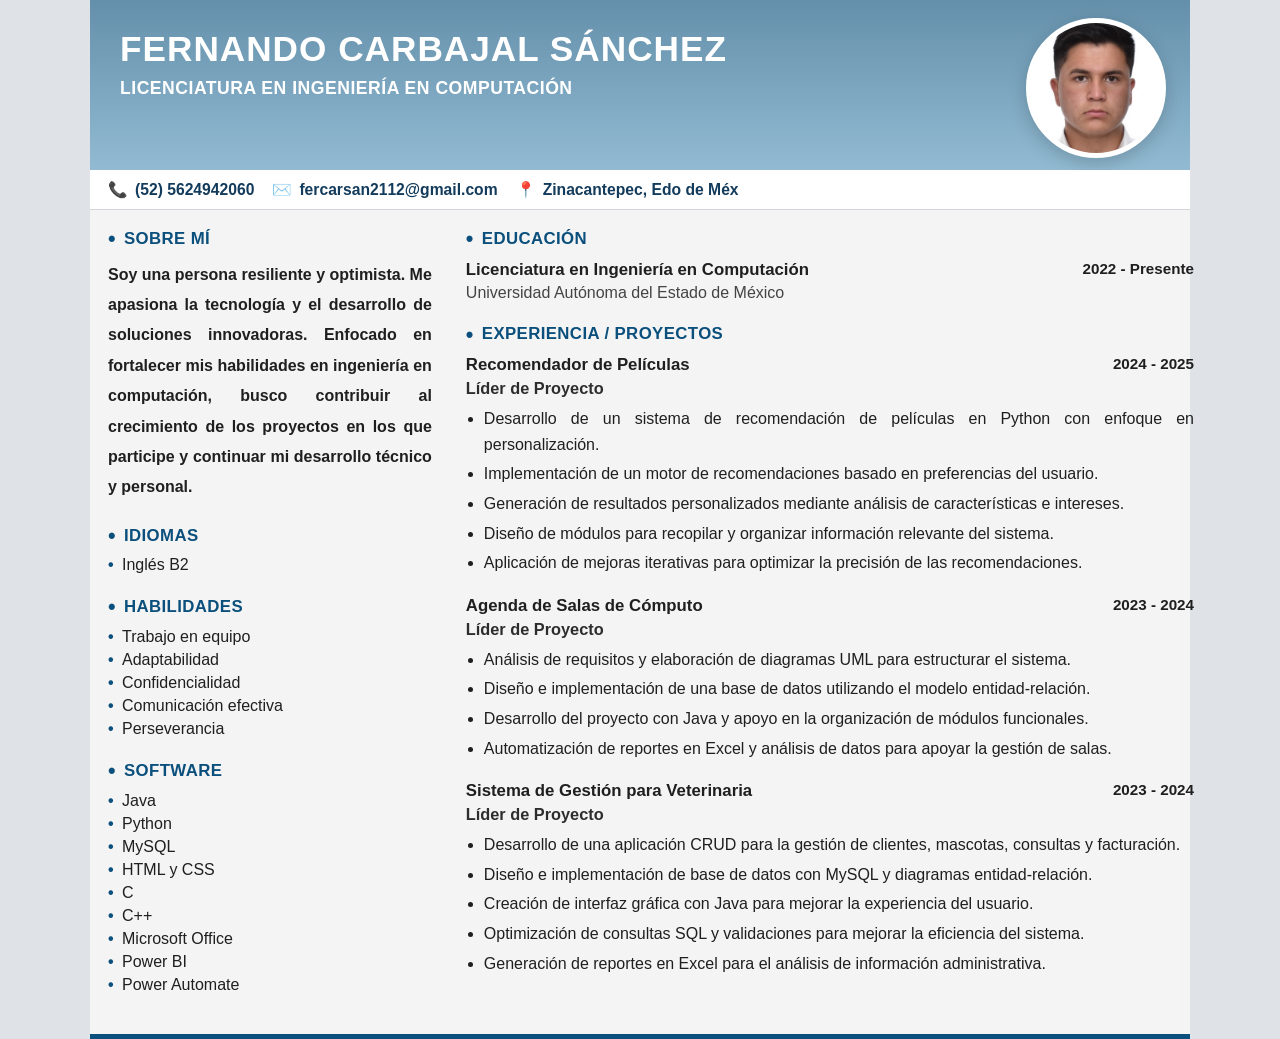
==== cv/fernando/index.html @ 61c6764d "Agregue mi CV y actualice el menu" ====
<!DOCTYPE html>
<html lang="es">
<head>
  <meta charset="UTF-8">
  <meta name="viewport" content="width=device-width, initial-scale=1.0">
  <title>Fernando Carbajal Sánchez | CV</title>
  <style>
    *{
      margin:0;
      padding:0;
      box-sizing:border-box;
    }

    body{
      font-family: Arial, Helvetica, sans-serif;
      background:#dfe3e8;
      color:#1f1f1f;
    }

    .cv{
      max-width: 1100px;
      margin: 0 auto;
      background:#f4f4f4;
      min-height:100vh;
      border-bottom: 5px solid #0b4f7c;
    }

    .header{
      position:relative;
      color:#fff;
      padding:28px 30px 24px;
      background:
        linear-gradient(rgba(60,115,150,0.78), rgba(118,171,201,0.78)),
        url('https://images.unsplash.com/photo-1486406146926-c627a92ad1ab?auto=format&fit=crop&w=1200&q=80');
      background-size:cover;
      background-position:center;
      min-height:170px;
      overflow:hidden;
    }

    .header h1{
      font-size: 2.2rem;
      font-weight: 800;
      letter-spacing: 1px;
      text-transform: uppercase;
      max-width: 70%;
      line-height: 1.2;
    }

    .header h2{
      margin-top:8px;
      font-size: 1.1rem;
      font-weight: 700;
      letter-spacing: .5px;
      text-transform: uppercase;
      max-width: 70%;
    }

    .profile-pic{
      position:absolute;
      right:24px;
      top:18px;
      width:140px;
      height:140px;
      border-radius:50%;
      overflow:hidden;
      border:5px solid #fff;
      background:#fff;
      box-shadow:0 6px 18px rgba(0,0,0,0.18);
    }

    .profile-pic img{
      width:100%;
      height:100%;
      object-fit:cover;
      display:block;
    }

    .contact-bar{
      display:flex;
      flex-wrap:wrap;
      gap:18px;
      align-items:center;
      background:#fff;
      padding:10px 18px;
      border-bottom:1px solid #d2d6db;
      font-size:.98rem;
      font-weight:700;
      color:#133b5c;
    }

    .contact-item{
      display:flex;
      align-items:center;
      gap:7px;
    }

    .content{
      display:grid;
      grid-template-columns: 31% 69%;
      gap:22px;
      padding:18px;
    }

    .left-column{
      padding-right:6px;
    }

    .right-column{
      padding-left:6px;
    }

    .section{
      margin-bottom:22px;
    }

    .section-title{
      font-size:1.05rem;
      font-weight:800;
      color:#0b4f7c;
      text-transform:uppercase;
      margin-bottom:10px;
      letter-spacing:.4px;
      display:flex;
      align-items:center;
      gap:8px;
    }

    .section-title::before{
      content:"•";
      color:#0b4f7c;
      font-size:1.35rem;
      line-height:1;
    }

    .about-text{
      font-size:1rem;
      line-height:1.9;
      text-align:justify;
      font-weight:700;
    }

    .simple-list{
      list-style:none;
      padding-left:0;
    }

    .simple-list li{
      margin-bottom:5px;
      font-size:1rem;
      position:relative;
      padding-left:14px;
    }

    .simple-list li::before{
      content:"•";
      position:absolute;
      left:0;
      top:0;
      color:#0b4f7c;
      font-weight:bold;
    }

    .entry{
      margin-bottom:20px;
    }

    .entry-header{
      display:grid;
      grid-template-columns: 1fr auto;
      gap:12px;
      align-items:start;
      margin-bottom:4px;
    }

    .entry-title{
      font-size:1.05rem;
      font-weight:800;
      color:#1f1f1f;
    }

    .entry-date{
      font-size:.95rem;
      font-weight:800;
      color:#1f1f1f;
      white-space:nowrap;
    }

    .entry-subtitle{
      font-size:1.02rem;
      font-weight:700;
      margin-bottom:8px;
      color:#2d2d2d;
    }

    .entry-place{
      font-size:1rem;
      margin-bottom:8px;
      color:#444;
    }

    .detail-list{
      margin-left:18px;
      line-height:1.6;
    }

    .detail-list li{
      margin-bottom:4px;
      text-align:justify;
    }

    @media (max-width: 850px){
      .header h1,
      .header h2{
        max-width:100%;
      }

      .profile-pic{
        position:static;
        margin:18px auto 0;
      }

      .header{
        text-align:center;
      }

      .content{
        grid-template-columns:1fr;
      }
    }

    @media (max-width: 600px){
      .header h1{
        font-size:1.7rem;
      }

      .header h2{
        font-size:1rem;
      }

      .contact-bar{
        flex-direction:column;
        align-items:flex-start;
        gap:8px;
      }
    }
  </style>
</head>
<body>
  <div class="cv">

    <header class="header">
      <h1>Fernando Carbajal Sánchez</h1>
      <h2>Licenciatura en Ingeniería en Computación</h2>

      <div class="profile-pic">
        <img src="../../img/fernando.jpeg" alt="Fernando Carbajal Sánchez">
      </div>
    </header>

    <div class="contact-bar">
      <div class="contact-item">📞 <span>(52) 5624942060</span></div>
      <div class="contact-item">✉️ <span>fercarsan2112@gmail.com</span></div>
      <div class="contact-item">📍 <span>Zinacantepec, Edo de Méx</span></div>
    </div>

    <main class="content">

      <aside class="left-column">
        <section class="section">
          <h3 class="section-title">Sobre mí</h3>
          <p class="about-text">
            Soy una persona resiliente y optimista. Me apasiona la tecnología y el desarrollo de
            soluciones innovadoras. Enfocado en fortalecer mis habilidades en ingeniería en computación,
            busco contribuir al crecimiento de los proyectos en los que participe y continuar mi
            desarrollo técnico y personal.
          </p>
        </section>

        <section class="section">
          <h3 class="section-title">Idiomas</h3>
          <ul class="simple-list">
            <li>Inglés B2</li>
          </ul>
        </section>

        <section class="section">
          <h3 class="section-title">Habilidades</h3>
          <ul class="simple-list">
            <li>Trabajo en equipo</li>
            <li>Adaptabilidad</li>
            <li>Confidencialidad</li>
            <li>Comunicación efectiva</li>
            <li>Perseverancia</li>
          </ul>
        </section>

        <section class="section">
          <h3 class="section-title">Software</h3>
          <ul class="simple-list">
            <li>Java</li>
            <li>Python</li>
            <li>MySQL</li>
            <li>HTML y CSS</li>
            <li>C</li>
            <li>C++</li>
            <li>Microsoft Office</li>
            <li>Power BI</li>
            <li>Power Automate</li>
          </ul>
        </section>
      </aside>

      <section class="right-column">

        <section class="section">
          <h3 class="section-title">Educación</h3>
          <div class="entry">
            <div class="entry-header">
              <div class="entry-title">Licenciatura en Ingeniería en Computación</div>
              <div class="entry-date">2022 - Presente</div>
            </div>
            <div class="entry-place">Universidad Autónoma del Estado de México</div>
          </div>
        </section>

        <section class="section">
          <h3 class="section-title">Experiencia / Proyectos</h3>

          <div class="entry">
            <div class="entry-header">
              <div class="entry-title">Recomendador de Películas</div>
              <div class="entry-date">2024 - 2025</div>
            </div>
            <div class="entry-subtitle">Líder de Proyecto</div>
            <ul class="detail-list">
              <li>Desarrollo de un sistema de recomendación de películas en Python con enfoque en personalización.</li>
              <li>Implementación de un motor de recomendaciones basado en preferencias del usuario.</li>
              <li>Generación de resultados personalizados mediante análisis de características e intereses.</li>
              <li>Diseño de módulos para recopilar y organizar información relevante del sistema.</li>
              <li>Aplicación de mejoras iterativas para optimizar la precisión de las recomendaciones.</li>
            </ul>
          </div>

          <div class="entry">
            <div class="entry-header">
              <div class="entry-title">Agenda de Salas de Cómputo</div>
              <div class="entry-date">2023 - 2024</div>
            </div>
            <div class="entry-subtitle">Líder de Proyecto</div>
            <ul class="detail-list">
              <li>Análisis de requisitos y elaboración de diagramas UML para estructurar el sistema.</li>
              <li>Diseño e implementación de una base de datos utilizando el modelo entidad-relación.</li>
              <li>Desarrollo del proyecto con Java y apoyo en la organización de módulos funcionales.</li>
              <li>Automatización de reportes en Excel y análisis de datos para apoyar la gestión de salas.</li>
            </ul>
          </div>

          <div class="entry">
            <div class="entry-header">
              <div class="entry-title">Sistema de Gestión para Veterinaria</div>
              <div class="entry-date">2023 - 2024</div>
            </div>
            <div class="entry-subtitle">Líder de Proyecto</div>
            <ul class="detail-list">
              <li>Desarrollo de una aplicación CRUD para la gestión de clientes, mascotas, consultas y facturación.</li>
              <li>Diseño e implementación de base de datos con MySQL y diagramas entidad-relación.</li>
              <li>Creación de interfaz gráfica con Java para mejorar la experiencia del usuario.</li>
              <li>Optimización de consultas SQL y validaciones para mejorar la eficiencia del sistema.</li>
              <li>Generación de reportes en Excel para el análisis de información administrativa.</li>
            </ul>
          </div>
        </section>

      </section>

    </main>
  </div>
</body>
</html>
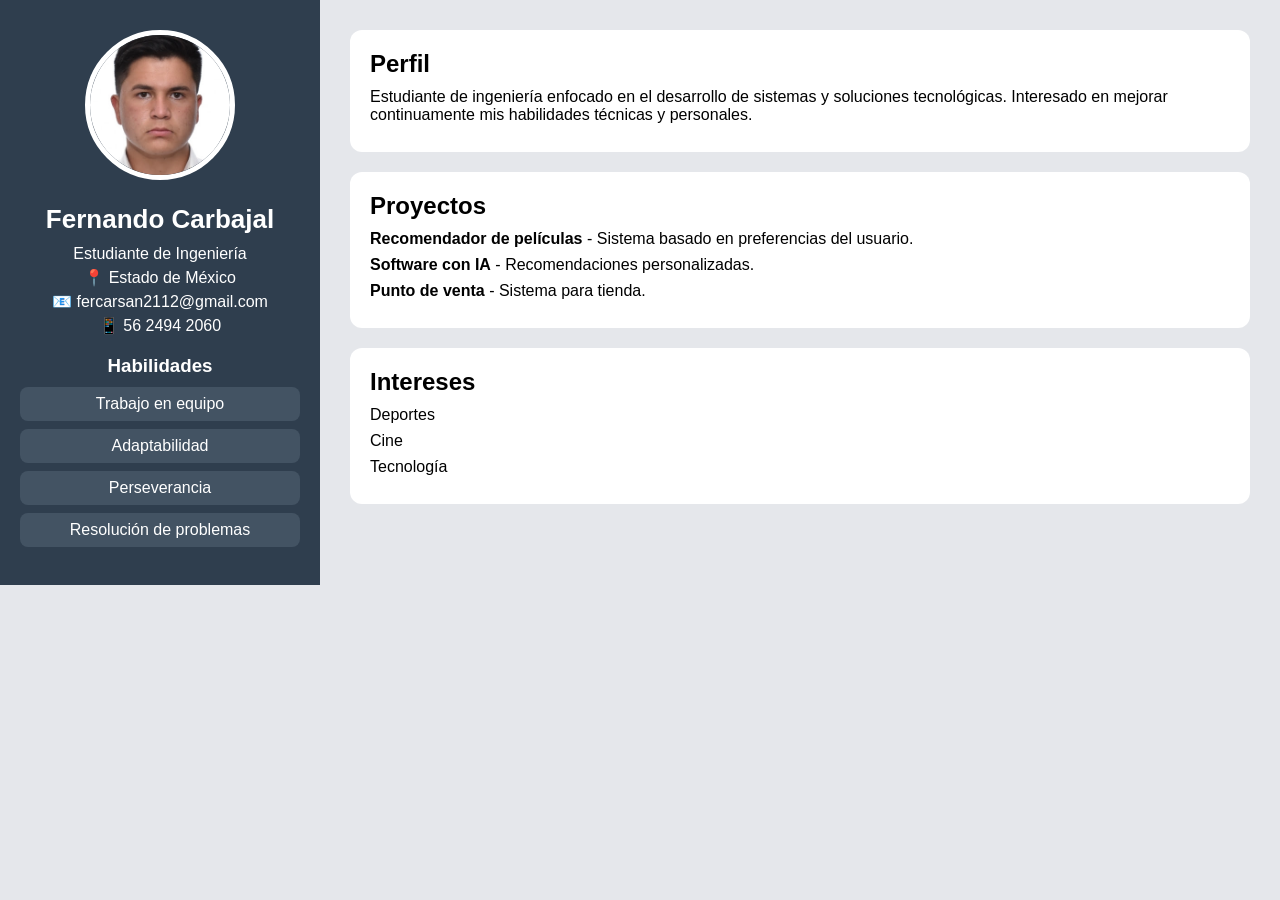
==== commit d8d6fcdf: "Agregue mi CV, imagen y tarjeta al menu" ====
--- a/cv/fernando/index.html
+++ b/cv/fernando/index.html
@@ -1,380 +1,135 @@
 <!DOCTYPE html>
 <html lang="es">
 <head>
-  <meta charset="UTF-8">
-  <meta name="viewport" content="width=device-width, initial-scale=1.0">
-  <title>Fernando Carbajal Sánchez | CV</title>
-  <style>
-    *{
-      margin:0;
-      padding:0;
-      box-sizing:border-box;
-    }
+<meta charset="UTF-8">
+<meta name="viewport" content="width=device-width, initial-scale=1.0">
+<title>Fernando Carbajal | CV</title>
 
-    body{
-      font-family: Arial, Helvetica, sans-serif;
-      background:#dfe3e8;
-      color:#1f1f1f;
-    }
+<style>
+* {
+  box-sizing: border-box;
+  margin: 0;
+  padding: 0;
+  font-family: Arial, sans-serif;
+}
 
-    .cv{
-      max-width: 1100px;
-      margin: 0 auto;
-      background:#f4f4f4;
-      min-height:100vh;
-      border-bottom: 5px solid #0b4f7c;
-    }
+body {
+  display: flex;
+  background: #e5e7eb;
+}
 
-    .header{
-      position:relative;
-      color:#fff;
-      padding:28px 30px 24px;
-      background:
-        linear-gradient(rgba(60,115,150,0.78), rgba(118,171,201,0.78)),
-        url('https://images.unsplash.com/photo-1486406146926-c627a92ad1ab?auto=format&fit=crop&w=1200&q=80');
-      background-size:cover;
-      background-position:center;
-      min-height:170px;
-      overflow:hidden;
-    }
+/* SIDEBAR */
+.sidebar {
+  width: 320px;
+  background: #2f3e4e;
+  color: white;
+  padding: 30px 20px;
+  text-align: center;
+}
 
-    .header h1{
-      font-size: 2.2rem;
-      font-weight: 800;
-      letter-spacing: 1px;
-      text-transform: uppercase;
-      max-width: 70%;
-      line-height: 1.2;
-    }
+.sidebar img {
+  width: 150px;
+  height: 150px;
+  border-radius: 50%;
+  border: 5px solid white;
+  object-fit: cover;
+  margin-bottom: 20px;
+}
 
-    .header h2{
-      margin-top:8px;
-      font-size: 1.1rem;
-      font-weight: 700;
-      letter-spacing: .5px;
-      text-transform: uppercase;
-      max-width: 70%;
-    }
+.sidebar h1 {
+  font-size: 26px;
+  margin-bottom: 10px;
+}
 
-    .profile-pic{
-      position:absolute;
-      right:24px;
-      top:18px;
-      width:140px;
-      height:140px;
-      border-radius:50%;
-      overflow:hidden;
-      border:5px solid #fff;
-      background:#fff;
-      box-shadow:0 6px 18px rgba(0,0,0,0.18);
-    }
+.sidebar p {
+  margin: 5px 0;
+}
 
-    .profile-pic img{
-      width:100%;
-      height:100%;
-      object-fit:cover;
-      display:block;
-    }
+.skills {
+  margin-top: 20px;
+}
 
-    .contact-bar{
-      display:flex;
-      flex-wrap:wrap;
-      gap:18px;
-      align-items:center;
-      background:#fff;
-      padding:10px 18px;
-      border-bottom:1px solid #d2d6db;
-      font-size:.98rem;
-      font-weight:700;
-      color:#133b5c;
-    }
+.skills h3 {
+  margin-bottom: 10px;
+}
 
-    .contact-item{
-      display:flex;
-      align-items:center;
-      gap:7px;
-    }
+.skill {
+  background: #435363;
+  margin: 8px 0;
+  padding: 8px;
+  border-radius: 8px;
+}
 
-    .content{
-      display:grid;
-      grid-template-columns: 31% 69%;
-      gap:22px;
-      padding:18px;
-    }
+/* CONTENIDO */
+.content {
+  flex: 1;
+  padding: 30px;
+}
 
-    .left-column{
-      padding-right:6px;
-    }
+.card {
+  background: white;
+  padding: 20px;
+  border-radius: 12px;
+  margin-bottom: 20px;
+}
 
-    .right-column{
-      padding-left:6px;
-    }
+.card h2 {
+  margin-bottom: 10px;
+}
 
-    .section{
-      margin-bottom:22px;
-    }
+.card p {
+  margin-bottom: 8px;
+}
 
-    .section-title{
-      font-size:1.05rem;
-      font-weight:800;
-      color:#0b4f7c;
-      text-transform:uppercase;
-      margin-bottom:10px;
-      letter-spacing:.4px;
-      display:flex;
-      align-items:center;
-      gap:8px;
-    }
+</style>
+</head>
 
-    .section-title::before{
-      content:"•";
-      color:#0b4f7c;
-      font-size:1.35rem;
-      line-height:1;
-    }
+<body>
 
-    .about-text{
-      font-size:1rem;
-      line-height:1.9;
-      text-align:justify;
-      font-weight:700;
-    }
+<div class="sidebar">
+  <img src="../../img/fernando.jpeg" alt="Fernando Carbajal">
 
-    .simple-list{
-      list-style:none;
-      padding-left:0;
-    }
+  <h1>Fernando Carbajal</h1>
+  <p>Estudiante de Ingeniería</p>
 
-    .simple-list li{
-      margin-bottom:5px;
-      font-size:1rem;
-      position:relative;
-      padding-left:14px;
-    }
+  <p>📍 Estado de México</p>
+  <p>📧 fercarsan2112@gmail.com</p>
+  <p>📱 56 2494 2060</p>
 
-    .simple-list li::before{
-      content:"•";
-      position:absolute;
-      left:0;
-      top:0;
-      color:#0b4f7c;
-      font-weight:bold;
-    }
+  <div class="skills">
+    <h3>Habilidades</h3>
+    <div class="skill">Trabajo en equipo</div>
+    <div class="skill">Adaptabilidad</div>
+    <div class="skill">Perseverancia</div>
+    <div class="skill">Resolución de problemas</div>
+  </div>
+</div>
 
-    .entry{
-      margin-bottom:20px;
-    }
+<div class="content">
 
-    .entry-header{
-      display:grid;
-      grid-template-columns: 1fr auto;
-      gap:12px;
-      align-items:start;
-      margin-bottom:4px;
-    }
+  <div class="card">
+    <h2>Perfil</h2>
+    <p>
+      Estudiante de ingeniería enfocado en el desarrollo de sistemas y soluciones tecnológicas.
+      Interesado en mejorar continuamente mis habilidades técnicas y personales.
+    </p>
+  </div>
 
-    .entry-title{
-      font-size:1.05rem;
-      font-weight:800;
-      color:#1f1f1f;
-    }
+  <div class="card">
+    <h2>Proyectos</h2>
+    <p><b>Recomendador de películas</b> - Sistema basado en preferencias del usuario.</p>
+    <p><b>Software con IA</b> - Recomendaciones personalizadas.</p>
+    <p><b>Punto de venta</b> - Sistema para tienda.</p>
+  </div>
 
-    .entry-date{
-      font-size:.95rem;
-      font-weight:800;
-      color:#1f1f1f;
-      white-space:nowrap;
-    }
+  <div class="card">
+    <h2>Intereses</h2>
+    <p>Deportes</p>
+    <p>Cine</p>
+    <p>Tecnología</p>
+  </div>
 
-    .entry-subtitle{
-      font-size:1.02rem;
-      font-weight:700;
-      margin-bottom:8px;
-      color:#2d2d2d;
-    }
+</div>
 
-    .entry-place{
-      font-size:1rem;
-      margin-bottom:8px;
-      color:#444;
-    }
-
-    .detail-list{
-      margin-left:18px;
-      line-height:1.6;
-    }
-
-    .detail-list li{
-      margin-bottom:4px;
-      text-align:justify;
-    }
-
-    @media (max-width: 850px){
-      .header h1,
-      .header h2{
-        max-width:100%;
-      }
-
-      .profile-pic{
-        position:static;
-        margin:18px auto 0;
-      }
-
-      .header{
-        text-align:center;
-      }
-
-      .content{
-        grid-template-columns:1fr;
-      }
-    }
-
-    @media (max-width: 600px){
-      .header h1{
-        font-size:1.7rem;
-      }
-
-      .header h2{
-        font-size:1rem;
-      }
-
-      .contact-bar{
-        flex-direction:column;
-        align-items:flex-start;
-        gap:8px;
-      }
-    }
-  </style>
-</head>
-<body>
-  <div class="cv">
-
-    <header class="header">
-      <h1>Fernando Carbajal Sánchez</h1>
-      <h2>Licenciatura en Ingeniería en Computación</h2>
-
-      <div class="profile-pic">
-        <img src="../../img/fernando.jpeg" alt="Fernando Carbajal Sánchez">
-      </div>
-    </header>
-
-    <div class="contact-bar">
-      <div class="contact-item">📞 <span>(52) 5624942060</span></div>
-      <div class="contact-item">✉️ <span>fercarsan2112@gmail.com</span></div>
-      <div class="contact-item">📍 <span>Zinacantepec, Edo de Méx</span></div>
-    </div>
-
-    <main class="content">
-
-      <aside class="left-column">
-        <section class="section">
-          <h3 class="section-title">Sobre mí</h3>
-          <p class="about-text">
-            Soy una persona resiliente y optimista. Me apasiona la tecnología y el desarrollo de
-            soluciones innovadoras. Enfocado en fortalecer mis habilidades en ingeniería en computación,
-            busco contribuir al crecimiento de los proyectos en los que participe y continuar mi
-            desarrollo técnico y personal.
-          </p>
-        </section>
-
-        <section class="section">
-          <h3 class="section-title">Idiomas</h3>
-          <ul class="simple-list">
-            <li>Inglés B2</li>
-          </ul>
-        </section>
-
-        <section class="section">
-          <h3 class="section-title">Habilidades</h3>
-          <ul class="simple-list">
-            <li>Trabajo en equipo</li>
-            <li>Adaptabilidad</li>
-            <li>Confidencialidad</li>
-            <li>Comunicación efectiva</li>
-            <li>Perseverancia</li>
-          </ul>
-        </section>
-
-        <section class="section">
-          <h3 class="section-title">Software</h3>
-          <ul class="simple-list">
-            <li>Java</li>
-            <li>Python</li>
-            <li>MySQL</li>
-            <li>HTML y CSS</li>
-            <li>C</li>
-            <li>C++</li>
-            <li>Microsoft Office</li>
-            <li>Power BI</li>
-            <li>Power Automate</li>
-          </ul>
-        </section>
-      </aside>
-
-      <section class="right-column">
-
-        <section class="section">
-          <h3 class="section-title">Educación</h3>
-          <div class="entry">
-            <div class="entry-header">
-              <div class="entry-title">Licenciatura en Ingeniería en Computación</div>
-              <div class="entry-date">2022 - Presente</div>
-            </div>
-            <div class="entry-place">Universidad Autónoma del Estado de México</div>
-          </div>
-        </section>
-
-        <section class="section">
-          <h3 class="section-title">Experiencia / Proyectos</h3>
-
-          <div class="entry">
-            <div class="entry-header">
-              <div class="entry-title">Recomendador de Películas</div>
-              <div class="entry-date">2024 - 2025</div>
-            </div>
-            <div class="entry-subtitle">Líder de Proyecto</div>
-            <ul class="detail-list">
-              <li>Desarrollo de un sistema de recomendación de películas en Python con enfoque en personalización.</li>
-              <li>Implementación de un motor de recomendaciones basado en preferencias del usuario.</li>
-              <li>Generación de resultados personalizados mediante análisis de características e intereses.</li>
-              <li>Diseño de módulos para recopilar y organizar información relevante del sistema.</li>
-              <li>Aplicación de mejoras iterativas para optimizar la precisión de las recomendaciones.</li>
-            </ul>
-          </div>
-
-          <div class="entry">
-            <div class="entry-header">
-              <div class="entry-title">Agenda de Salas de Cómputo</div>
-              <div class="entry-date">2023 - 2024</div>
-            </div>
-            <div class="entry-subtitle">Líder de Proyecto</div>
-            <ul class="detail-list">
-              <li>Análisis de requisitos y elaboración de diagramas UML para estructurar el sistema.</li>
-              <li>Diseño e implementación de una base de datos utilizando el modelo entidad-relación.</li>
-              <li>Desarrollo del proyecto con Java y apoyo en la organización de módulos funcionales.</li>
-              <li>Automatización de reportes en Excel y análisis de datos para apoyar la gestión de salas.</li>
-            </ul>
-          </div>
-
-          <div class="entry">
-            <div class="entry-header">
-              <div class="entry-title">Sistema de Gestión para Veterinaria</div>
-              <div class="entry-date">2023 - 2024</div>
-            </div>
-            <div class="entry-subtitle">Líder de Proyecto</div>
-            <ul class="detail-list">
-              <li>Desarrollo de una aplicación CRUD para la gestión de clientes, mascotas, consultas y facturación.</li>
-              <li>Diseño e implementación de base de datos con MySQL y diagramas entidad-relación.</li>
-              <li>Creación de interfaz gráfica con Java para mejorar la experiencia del usuario.</li>
-              <li>Optimización de consultas SQL y validaciones para mejorar la eficiencia del sistema.</li>
-              <li>Generación de reportes en Excel para el análisis de información administrativa.</li>
-            </ul>
-          </div>
-        </section>
-
-      </section>
-
-    </main>
-  </div>
 </body>
 </html>
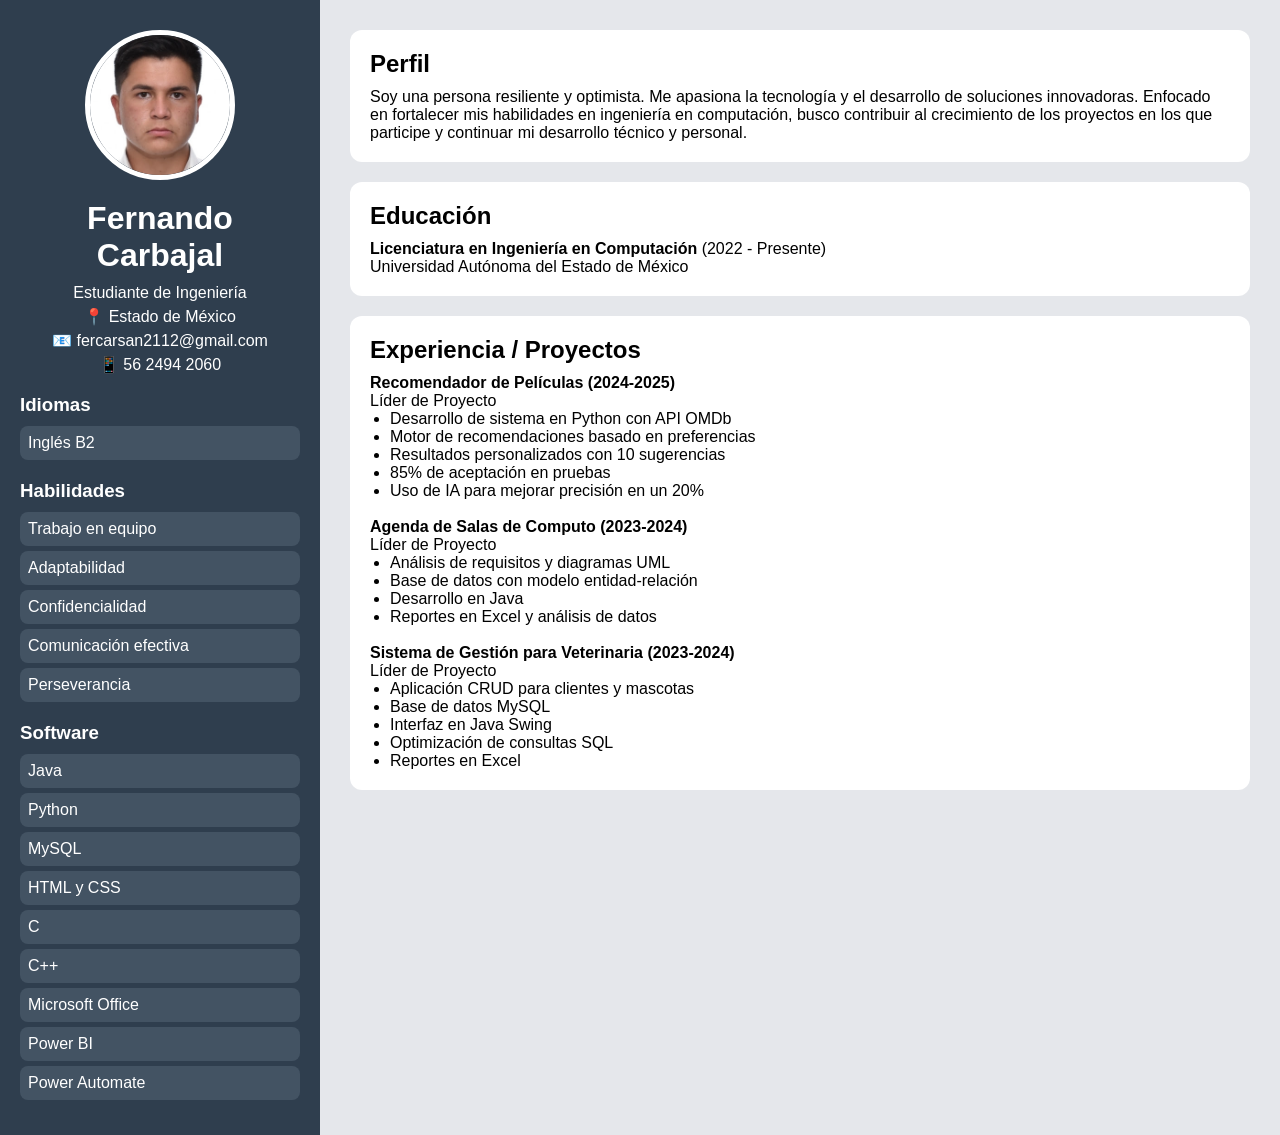
==== commit 521f57b3: "Actualizo mi CV antes de sincronizar" ====
--- a/cv/fernando/index.html
+++ b/cv/fernando/index.html
@@ -6,128 +6,180 @@
 <title>Fernando Carbajal | CV</title>
 
 <style>
-* {
-  box-sizing: border-box;
-  margin: 0;
-  padding: 0;
+*{
+  margin:0;
+  padding:0;
+  box-sizing:border-box;
   font-family: Arial, sans-serif;
 }
 
-body {
-  display: flex;
-  background: #e5e7eb;
+body{
+  display:flex;
+  background:#e5e7eb;
 }
 
 /* SIDEBAR */
-.sidebar {
-  width: 320px;
-  background: #2f3e4e;
-  color: white;
-  padding: 30px 20px;
-  text-align: center;
+.sidebar{
+  width:320px;
+  background:#2f3e4e;
+  color:white;
+  padding:30px 20px;
 }
 
-.sidebar img {
-  width: 150px;
-  height: 150px;
-  border-radius: 50%;
-  border: 5px solid white;
-  object-fit: cover;
-  margin-bottom: 20px;
+.sidebar img{
+  width:150px;
+  height:150px;
+  border-radius:50%;
+  border:5px solid white;
+  object-fit:cover;
+  display:block;
+  margin:0 auto 20px;
 }
 
-.sidebar h1 {
-  font-size: 26px;
-  margin-bottom: 10px;
+.sidebar h1{
+  text-align:center;
+  margin-bottom:10px;
 }
 
-.sidebar p {
-  margin: 5px 0;
+.sidebar p{
+  text-align:center;
+  margin:5px 0;
 }
 
-.skills {
-  margin-top: 20px;
+.section{
+  margin-top:20px;
 }
 
-.skills h3 {
-  margin-bottom: 10px;
+.section h3{
+  margin-bottom:10px;
 }
 
-.skill {
-  background: #435363;
-  margin: 8px 0;
-  padding: 8px;
-  border-radius: 8px;
+.item{
+  background:#435363;
+  padding:8px;
+  margin:5px 0;
+  border-radius:8px;
 }
 
 /* CONTENIDO */
-.content {
-  flex: 1;
-  padding: 30px;
+.content{
+  flex:1;
+  padding:30px;
 }
 
-.card {
-  background: white;
-  padding: 20px;
-  border-radius: 12px;
-  margin-bottom: 20px;
+.card{
+  background:white;
+  padding:20px;
+  border-radius:12px;
+  margin-bottom:20px;
 }
 
-.card h2 {
-  margin-bottom: 10px;
+.card h2{
+  margin-bottom:10px;
 }
 
-.card p {
-  margin-bottom: 8px;
+ul{
+  margin-left:20px;
 }
-
 </style>
 </head>
 
 <body>
 
 <div class="sidebar">
-  <img src="../../img/fernando.jpeg" alt="Fernando Carbajal">
 
-  <h1>Fernando Carbajal</h1>
-  <p>Estudiante de Ingeniería</p>
+<img src="../../img/fernando.jpeg">
 
-  <p>📍 Estado de México</p>
-  <p>📧 fercarsan2112@gmail.com</p>
-  <p>📱 56 2494 2060</p>
+<h1>Fernando Carbajal</h1>
+<p>Estudiante de Ingeniería</p>
 
-  <div class="skills">
-    <h3>Habilidades</h3>
-    <div class="skill">Trabajo en equipo</div>
-    <div class="skill">Adaptabilidad</div>
-    <div class="skill">Perseverancia</div>
-    <div class="skill">Resolución de problemas</div>
-  </div>
+<p>📍 Estado de México</p>
+<p>📧 fercarsan2112@gmail.com</p>
+<p>📱 56 2494 2060</p>
+
+<div class="section">
+<h3>Idiomas</h3>
+<div class="item">Inglés B2</div>
+</div>
+
+<div class="section">
+<h3>Habilidades</h3>
+<div class="item">Trabajo en equipo</div>
+<div class="item">Adaptabilidad</div>
+<div class="item">Confidencialidad</div>
+<div class="item">Comunicación efectiva</div>
+<div class="item">Perseverancia</div>
+</div>
+
+<div class="section">
+<h3>Software</h3>
+<div class="item">Java</div>
+<div class="item">Python</div>
+<div class="item">MySQL</div>
+<div class="item">HTML y CSS</div>
+<div class="item">C</div>
+<div class="item">C++</div>
+<div class="item">Microsoft Office</div>
+<div class="item">Power BI</div>
+<div class="item">Power Automate</div>
+</div>
+
 </div>
 
 <div class="content">
 
-  <div class="card">
-    <h2>Perfil</h2>
-    <p>
-      Estudiante de ingeniería enfocado en el desarrollo de sistemas y soluciones tecnológicas.
-      Interesado en mejorar continuamente mis habilidades técnicas y personales.
-    </p>
-  </div>
+<div class="card">
+<h2>Perfil</h2>
+<p>
+Soy una persona resiliente y optimista. Me apasiona la tecnología y el desarrollo de soluciones innovadoras.
+Enfocado en fortalecer mis habilidades en ingeniería en computación, busco contribuir al crecimiento de los
+proyectos en los que participe y continuar mi desarrollo técnico y personal.
+</p>
+</div>
 
-  <div class="card">
-    <h2>Proyectos</h2>
-    <p><b>Recomendador de películas</b> - Sistema basado en preferencias del usuario.</p>
-    <p><b>Software con IA</b> - Recomendaciones personalizadas.</p>
-    <p><b>Punto de venta</b> - Sistema para tienda.</p>
-  </div>
+<div class="card">
+<h2>Educación</h2>
+<p><b>Licenciatura en Ingeniería en Computación</b> (2022 - Presente)</p>
+<p>Universidad Autónoma del Estado de México</p>
+</div>
 
-  <div class="card">
-    <h2>Intereses</h2>
-    <p>Deportes</p>
-    <p>Cine</p>
-    <p>Tecnología</p>
-  </div>
+<div class="card">
+<h2>Experiencia / Proyectos</h2>
+
+<p><b>Recomendador de Películas (2024-2025)</b></p>
+<p>Líder de Proyecto</p>
+<ul>
+<li>Desarrollo de sistema en Python con API OMDb</li>
+<li>Motor de recomendaciones basado en preferencias</li>
+<li>Resultados personalizados con 10 sugerencias</li>
+<li>85% de aceptación en pruebas</li>
+<li>Uso de IA para mejorar precisión en un 20%</li>
+</ul>
+
+<br>
+
+<p><b>Agenda de Salas de Computo (2023-2024)</b></p>
+<p>Líder de Proyecto</p>
+<ul>
+<li>Análisis de requisitos y diagramas UML</li>
+<li>Base de datos con modelo entidad-relación</li>
+<li>Desarrollo en Java</li>
+<li>Reportes en Excel y análisis de datos</li>
+</ul>
+
+<br>
+
+<p><b>Sistema de Gestión para Veterinaria (2023-2024)</b></p>
+<p>Líder de Proyecto</p>
+<ul>
+<li>Aplicación CRUD para clientes y mascotas</li>
+<li>Base de datos MySQL</li>
+<li>Interfaz en Java Swing</li>
+<li>Optimización de consultas SQL</li>
+<li>Reportes en Excel</li>
+</ul>
+
+</div>
 
 </div>
 
